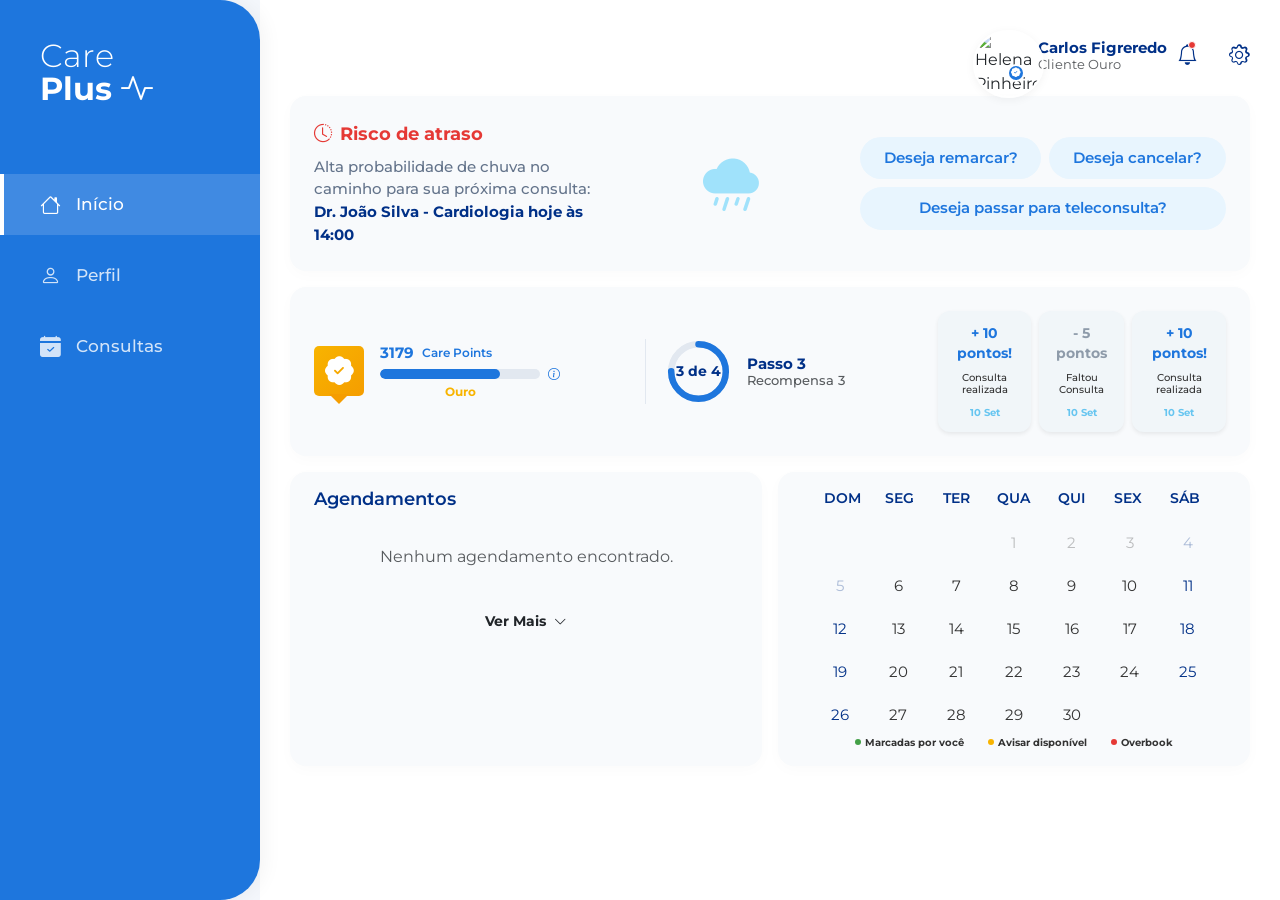
==== inicio.html @ 52b07ecd "Add files via upload" ====
<!DOCTYPE html>
<html lang="pt-br">
<head>
    <meta charset="UTF-8" />
    <meta name="viewport" content="width=device-width, initial-scale=1.0" />
    <title>Care Plus - Início</title>
    <!-- Bootstrap 5 -->
    <link href="https://cdn.jsdelivr.net/npm/bootstrap@5.3.0/dist/css/bootstrap.min.css" rel="stylesheet" />
    <!-- Bootstrap Icons -->
    <link rel="stylesheet" href="https://cdn.jsdelivr.net/npm/bootstrap-icons@1.11.1/font/bootstrap-icons.css" />
    <!-- Google Fonts -->
    <link href="https://fonts.googleapis.com/css2?family=Montserrat:wght@300;400;500;600;700;800&display=swap" rel="stylesheet" />
    <!-- Custom CSS -->
    <link rel="stylesheet" href="src/assets/css/calendar.css" />
</head>
<body>
    <div id="app-container">
        <!-- Sidebar -->
        <nav class="sidebar">
            <div class="brand mb-4">
                <h2 class="fw-bold m-0" style="color: white; line-height: 1;"><span style="font-weight: 300;">Care</span><br>Plus <i class="bi bi-activity"></i></h2>
            </div>

            <ul class="sidebar-nav">
                <li><a href="inicio.html" class="active"><i class="bi bi-house"></i> Início</a></li>
                <li><a href="perfil.html"><i class="bi bi-person"></i> Perfil</a></li>
                <li><a href="index.html"><i class="bi bi-calendar-check-fill"></i> Consultas</a></li>
                <!-- <li><a href="#"><i class="bi bi-bell"></i> Notificações</a></li>
                <li><a href="#"><i class="bi bi-gear"></i> Configurações</a></li> -->
            </ul>
        </nav>

        <!-- Main Content -->
        <main class="main-content" style="background-color: #FFFFFF;">
            <div class="mx-auto w-100" style="max-width: 1400px;">

            <!-- Header Profile -->
            <div class="d-flex justify-content-end align-items-center mb-3">
                <div class="header-profile">
                    <div class="header-profile-img">
                        <img src="C:/Users/Higor Sant'Anna/.gemini/antigravity/brain/fa0e4b88-a944-45d1-9dcf-5cf74b1651f4/profile_picture_1775333189612.png" alt="Helena Pinheiro">
                        <div class="header-profile-badge">
                            <i class="bi bi-patch-check-fill"></i>
                        </div>
                    </div>
                    <div class="d-flex flex-column align-items-start lh-sm">
                        <span class="fw-bold" style="color: var(--care-corporate); font-size: 0.95rem;">Carlos Figreredo</span>
                        <span class="text-muted" id="userLevelHeader" style="font-size: 0.8rem;">Cliente Ouro</span>
                    </div>
                </div>
                <div class="header-icons d-flex align-items-center">
                    <!-- Bell Dropdown -->
                    <div class="notification-bell dropdown me-3">
                        <div data-bs-toggle="dropdown" aria-expanded="false" style="cursor: pointer;">
                            <i class="bi bi-bell"></i>
                            <span class="notification-dot"></span>
                        </div>
                        <ul class="dropdown-menu dropdown-menu-end shadow border-0" style="min-width: 250px;">
                            <li><h6 class="dropdown-header fw-bold" style="color: var(--care-corporate);">Alertas</h6></li>
                            <li><a class="dropdown-item text-wrap" href="#" style="font-size: 0.85rem;"><i class="bi bi-cloud-rain text-primary me-2"></i>Risco de chuva na sua próxima consulta.</a></li>
                            <li><a class="dropdown-item text-wrap" href="perfil.html" style="font-size: 0.85rem;"><i class="bi bi-exclamation-circle text-warning me-2"></i>Lembrete: Complete seu perfil para atingir o Nível Diamante!</a></li>
                        </ul>
                    </div>
                    <!-- Gear Dropdown -->
                    <div class="dropdown">
                        <i class="bi bi-gear" data-bs-toggle="dropdown" aria-expanded="false" style="cursor: pointer;"></i>
                        <ul class="dropdown-menu dropdown-menu-end shadow border-0">
                            <li><a class="dropdown-item" href="perfil.html"><i class="bi bi-person me-2"></i>Perfil</a></li>
                            <li><a class="dropdown-item" href="#"><i class="bi bi-card-checklist me-2"></i>Plano</a></li>
                            <li><a class="dropdown-item" href="#"><i class="bi bi-credit-card me-2"></i>Pagamentos</a></li>
                            <li><a class="dropdown-item" href="#"><i class="bi bi-moon me-2"></i>Modo escuro</a></li>
                            <li><a class="dropdown-item" href="#"><i class="bi bi-bell me-2"></i>Permitir notificações</a></li>
                            <li><hr class="dropdown-divider"></li>
                            <li><a class="dropdown-item text-danger fw-bold" href="login.html"><i class="bi bi-box-arrow-right me-2"></i>Log off</a></li>
                        </ul>
                    </div>
                </div>
            </div>

            <!-- Row 1: Risco de Atraso -->
            <div class="care-card risk-card mb-3 p-4">
                <div class="row align-items-center g-4">
                    <!-- Left: Risco text -->
                    <div class="col-md-4 col-lg-4">
                        <div class="d-flex flex-column gap-2">
                            <div class="d-flex align-items-center gap-2" style="color: var(--care-danger); font-size: 1.15rem;">
                                <i class="bi bi-clock-history stroke-icon fw-bold"></i>
                                <span class="fw-bold">Risco de atraso</span>
                            </div>
                            <p class="mb-0" style="color: #64748B; font-weight: 500; font-size: 0.95rem;">Alta probabilidade de chuva no caminho para sua próxima consulta:<br><strong style="color: var(--care-corporate);">Dr. João Silva - Cardiologia hoje às 14:00</strong></p>
                        </div>
                    </div>

                    <!-- Center: Weather icon -->
                    <div class="col-md-3 col-lg-3 d-flex justify-content-center">
                        <div class="weather-icon-composition">
                            <div style="font-size: 3.5rem; color: #A0E2FB; line-height: 1; position: relative;">
                                <i class="bi bi-cloud-rain-fill"></i>
                                <i class="bi bi-sun-fill" style="position: absolute; top: -10px; left: -10px; font-size: 2rem; color: #FFD56B; z-index: -1;"></i>
                            </div>
                        </div>
                    </div>

                    <!-- Right: Buttons -->
                    <div class="col-md-5 col-lg-5">
                        <div class="d-flex flex-column gap-2">
                            <div class="d-flex gap-2">
                                <button id="btnRemarcar" class="btn btn-action-pill flex-fill text-decoration-none text-center">Deseja remarcar?</button>
                                <button id="btnCancelar" class="btn btn-action-pill flex-fill">Deseja cancelar?</button>
                            </div>
                            <button id="btnTeleconsulta" class="btn btn-action-pill w-100">Deseja passar para teleconsulta?</button>
                        </div>
                    </div>
                </div>
            </div>

            <!-- Row 2: Gamification Horizontal Dashboard -->
            <div class="care-card risk-card mb-3 p-4">
                <div class="row align-items-center g-4">
                    <!-- Left: Diamond Progress -->
                    <div class="col-md-5 col-lg-4">
                        <div class="d-flex align-items-center gap-3">
                            <div id="inicioBadgeIcon" class="ouro-badge-icon flex-shrink-0">
                                <i class="bi bi-patch-check-fill"></i>
                            </div>
                            <div>
                                <div class="d-flex align-items-center gap-2 mb-1">
                                    <span class="fw-bold" id="userPointsText" style="color: var(--care-primary); font-size: 0.95rem;">3179</span>
                                    <span style="color: var(--care-primary); font-size: 0.75rem; font-weight: 600;">Care Points</span>
                                </div>
                                <div class="progress-container mb-1 position-relative" style="width: 160px;">
                                    <div class="progress" style="height: 10px; border-radius: 10px; background-color: #E2E8F0;">
                                        <div class="progress-bar" id="userLevelProgressBar" role="progressbar" style="width: 75%; background-color: var(--care-primary); border-radius: 10px;" aria-valuenow="75" aria-valuemin="0" aria-valuemax="100"></div>
                                    </div>
                                    <i class="bi bi-info-circle position-absolute" style="right: -20px; top: -3px; font-size: 0.75rem; color: var(--care-primary);"></i>
                                </div>
                                <div class="text-center" id="userLevelText" style="font-size: 0.75rem; font-weight: 700; color: #F8B400; margin-top: 2px;">
                                    Ouro
                                </div>
                            </div>
                        </div>
                    </div>

                    <!-- Center: Circular Progress & Steps -->
                    <div class="col-md-3 col-lg-4 d-flex justify-content-center">
                        <div class="d-flex align-items-center gap-3 w-100" style="max-width: 250px; border-left: 1px solid #E2E8F0; padding-left: 20px;">
                            <div class="circular-progress flex-shrink-0" style="width: 65px; height: 65px;">
                                <svg viewBox="0 0 100 100">
                                    <circle class="bg-circle" cx="50" cy="50" r="42" style="stroke-width: 10;"></circle>
                                    <circle class="progress-circle" cx="50" cy="50" r="42" stroke-dasharray="264" stroke-dashoffset="66" style="stroke-width: 10;"></circle>
                                </svg>
                                <div class="progress-text" style="font-size: 0.85rem; color: var(--care-corporate);">3 de 4</div>
                            </div>
                            <div class="d-flex flex-column justify-content-center" style="line-height: 1.2;">
                                <strong style="color: var(--care-corporate); font-size: 0.95rem;">Passo 3</strong>
                                <span class="text-muted" style="font-size: 0.8rem; font-weight: 500;">Recompensa 3</span>
                            </div>
                        </div>
                    </div>

                    <!-- Right: Point Histories -->
                    <div class="col-md-4 col-lg-4 d-flex justify-content-end">
                        <div class="d-flex gap-2">
                            <div class="point-history-card shadow-sm">
                                <div class="history-points positive">+ 10 pontos!</div>
                                <div class="history-desc">Consulta<br>realizada</div>
                                <div class="history-date">10 Set</div>
                            </div>
                            <div class="point-history-card shadow-sm">
                                <div class="history-points negative">- 5 pontos</div>
                                <div class="history-desc">Faltou<br>Consulta</div>
                                <div class="history-date">10 Set</div>
                            </div>
                            <div class="point-history-card shadow-sm">
                                <div class="history-points positive">+ 10 pontos!</div>
                                <div class="history-desc">Consulta<br>realizada</div>
                                <div class="history-date">10 Set</div>
                            </div>
                        </div>
                    </div>
                </div>
            </div>

            <!-- Row 3: Agendamentos & Calendário -->
            <div class="row g-3">
                <!-- Coluna Esquerda: Agendamentos -->
                <div class="col-lg-6">
                    <div class="care-card risk-card h-100 p-3 px-4">
                        <h5 class="card-title" style="margin-bottom: 20px;">Agendamentos</h5>

                        <div class="appointment-list" id="dashboardAppointments">
                            <!-- Injetado via JS -->
                        </div>

                        <div class="text-center mt-4">
                            <a href="#" class="text-dark text-decoration-none fw-bold" style="font-size: 0.9rem;">Ver Mais <i class="bi bi-chevron-down ms-1" style="font-size: 0.8rem;"></i></a>
                        </div>
                    </div>
                </div>

                <!-- Coluna Direita: Mini Calendário Remasterizado -->
                <div class="col-lg-6">
                    <div class="care-card risk-card h-100 p-3 px-4 pb-0 d-flex flex-column align-items-center">
                        <div class="w-100" style="max-width: 400px; margin: 0 auto;">
                            <!-- Header de dias -->
                            <div class="calendar-header mb-3">
                                <div style="color: var(--care-corporate);">DOM</div>
                                <div style="color: var(--care-corporate);">SEG</div>
                                <div style="color: var(--care-corporate);">TER</div>
                                <div style="color: var(--care-corporate);">QUA</div>
                                <div style="color: var(--care-corporate);">QUI</div>
                                <div style="color: var(--care-corporate);">SEX</div>
                                <div style="color: var(--care-corporate);">SÁB</div>
                            </div>

                            <!-- Grid (replicado visualmente a partir da imagem) -->
                            <div class="calendar-grid mini-calendar" id="miniCalendarGrid" style="gap: 5px;">
                                <!-- Injetado via JS -->
                            </div>
                        </div>

                        <!-- Legendas do mini calendário -->
                        <div class="d-flex justify-content-center gap-4 mt-auto w-100 pb-3" style="font-size: 0.65rem; color: var(--text-dark); font-weight: 700;">
                            <div class="d-flex align-items-center gap-1">
                                <span class="dot" style="background-color: var(--care-success);"></span> Marcadas por você
                            </div>
                            <div class="d-flex align-items-center gap-1">
                                <span class="dot" style="background-color: #F8B400;"></span> Avisar disponível
                            </div>
                            <div class="d-flex align-items-center gap-1">
                                <span class="dot" style="background-color: var(--care-danger);"></span> Overbook
                            </div>
                        </div>
                    </div>
                </div>
            </div>

            </div> <!-- Fechamento da div mx-auto -->
        </main>
    </div>

    <!-- Modal para Seleção Inteligente de Consulta -->
    <div class="modal fade" id="modalSelecaoConsulta" tabindex="-1" aria-hidden="true">
      <div class="modal-dialog modal-dialog-centered">
        <div class="modal-content border-0 shadow">
          <div class="modal-header border-0 bg-light">
            <h5 class="modal-title fw-bold" style="color: var(--care-corporate)">
              Selecione a Consulta
            </h5>
            <button type="button" class="btn-close" data-bs-dismiss="modal" aria-label="Close"></button>
          </div>
          <div class="modal-body p-4">
            <p class="text-muted small mb-3">
              Qual agendamento você deseja gerenciar?
            </p>
            <div id="listaConsultasModal" class="d-flex flex-column gap-3">
              <!-- Injetado via JS -->
            </div>
          </div>
        </div>
      </div>
    </div>

    <!-- Modal Cancelar -->
    <div class="modal fade" id="cancelModal" tabindex="-1" aria-labelledby="cancelModalLabel" aria-hidden="true">
      <div class="modal-dialog modal-dialog-centered">
        <div class="modal-content" style="border-radius: 12px; border: none;">
          <div class="modal-header border-0 pb-0">
            <h5 class="modal-title fw-bold" id="cancelModalLabel" style="color: var(--care-danger);"><i class="bi bi-exclamation-triangle-fill me-2"></i>Cancelar Consulta</h5>
            <button type="button" class="btn-close" data-bs-dismiss="modal" aria-label="Close"></button>
          </div>
          <div class="modal-body text-center pt-2">
            <p class="mb-2 text-muted">Tem certeza de que deseja cancelar a sua consulta com <strong>Dr. João Silva (Cardiologia)</strong>?</p>
            <p style="font-size: 0.85rem; color: var(--care-danger);">Atenção: Cancelamentos no mesmo dia consomem Care Points.</p>
          </div>
          <div class="modal-footer border-0 justify-content-center">
            <button type="button" class="btn btn-light rounded-pill px-4" data-bs-dismiss="modal">Manter</button>
            <button type="button" class="btn btn-danger rounded-pill px-4 fw-bold" data-bs-dismiss="modal">Sim, cancelar</button>
          </div>
        </div>
      </div>
    </div>

    <!-- Modal Teleconsulta -->
    <div class="modal fade" id="teleconsultaModal" tabindex="-1" aria-labelledby="teleconsultaModalLabel" aria-hidden="true">
      <div class="modal-dialog modal-dialog-centered">
        <div class="modal-content" style="border-radius: 12px; border: none;">
          <div class="modal-header border-0 pb-0">
            <h5 class="modal-title fw-bold" id="teleconsultaModalLabel" style="color: var(--care-primary);"><i class="bi bi-camera-video-fill me-2"></i>Passar para Teleconsulta</h5>
            <button type="button" class="btn-close" data-bs-dismiss="modal" aria-label="Close"></button>
          </div>
          <div class="modal-body text-center pt-2">
            <p class="mb-2 text-muted">Deseja converter sua consulta presencial para teleconsulta no aplicativo?</p>
            <p style="font-size: 0.85rem; color: var(--care-corporate); font-weight: 500;">O horário (Hoje às 14:00) será mantido.</p>
          </div>
          <div class="modal-footer border-0 justify-content-center">
            <button type="button" class="btn btn-light rounded-pill px-4" data-bs-dismiss="modal">Voltar</button>
            <button type="button" class="btn btn-primary rounded-pill px-4 fw-bold" data-bs-dismiss="modal">Confirmar teleconsulta</button>
          </div>
        </div>
      </div>
    </div>

    <!-- Bootstrap 5 JS -->
    <script src="https://cdn.jsdelivr.net/npm/bootstrap@5.3.0/dist/js/bootstrap.bundle.min.js"></script>
    <script type="module" src="src/scripts/main.js"></script>
</body>
</html>
---- src/assets/css/calendar.css ----
:root {
    --care-primary: #1E76DD;
    --care-corporate: #003087;
    --care-light: #F4F7FC;
    --care-white: #FFFFFF;
    --care-danger: #E53935;
    --care-warning: #FFB300;
    --care-success: #43A047;
    --text-dark: #333333;
    --text-muted: #888888;
    --sidebar-width: 260px;
}

body, html {
    font-family: 'Montserrat', sans-serif;
    background-color: var(--care-light);
    margin: 0;
    padding: 0;
    height: 100vh;
    overflow-x: hidden;
}

#app-container {
    display: flex;
    height: 100vh;
}

/* Sidebar */
.sidebar {
    width: var(--sidebar-width);
    background-color: var(--care-primary);
    color: white;
    height: 100vh;
    position: fixed;
    border-top-right-radius: 40px;
    border-bottom-right-radius: 40px;
    z-index: 1000;
    display: flex;
    flex-direction: column;
    padding: 40px 0;
    box-shadow: 4px 0 20px rgba(0,0,0,0.05);
}

.sidebar .brand {
    padding: 0 40px 40px 40px;
}

.sidebar-nav {
    list-style: none;
    padding: 0;
    margin: 0;
}

.sidebar-nav li {
    padding: 5px 0;
}

.sidebar-nav a {
    display: flex;
    align-items: center;
    padding: 15px 40px;
    color: rgba(255, 255, 255, 0.8);
    text-decoration: none;
    font-weight: 500;
    font-size: 1.05rem;
    transition: all 0.3s ease;
}

.sidebar-nav a i {
    margin-right: 15px;
    font-size: 1.3rem;
}

.sidebar-nav a:hover, .sidebar-nav a.active {
    color: white;
}

.sidebar-nav a.active {
    background: rgba(255, 255, 255, 0.15);
    border-left: 4px solid white;
    padding-left: 36px;
}

.sidebar-nav a.active i {
    color: white;
}

/* Main Content */
.main-content {
    margin-left: var(--sidebar-width);
    flex: 1;
    padding: 30px;
    overflow-y: auto;
}

/* Search Bar Panel */
.search-panel {
    background-color: var(--care-primary);
    border-radius: 12px;
    color: white;
    padding: 20px 25px;
    margin-bottom: 30px;
}

.search-panel h5 {
    font-weight: 500;
    margin-bottom: 20px;
}

.search-form {
    display: flex;
    gap: 15px;
}

.search-form .form-select {
    border-radius: 8px;
    border: none;
    padding: 10px 15px;
    color: var(--text-dark);
}

.search-btn {
    background: transparent;
    border: 1px solid white;
    border-radius: 8px;
    color: white;
    padding: 0 20px;
    transition: all 0.3s;
}

.search-btn:hover {
    background: white;
    color: var(--care-primary);
}

/* Cards */
.care-card {
    background: var(--care-white);
    border-radius: 16px;
    padding: 25px;
    box-shadow: 0 4px 15px rgba(0, 0, 0, 0.02);
    border: none;
    height: auto;
}

.card-title {
    color: var(--care-corporate);
    font-weight: 600;
    font-size: 1.1rem;
    margin-bottom: 20px;
}

/* Calendar Styling */
.calendar-header {
    display: grid;
    grid-template-columns: repeat(7, 1fr);
    text-align: center;
    color: var(--care-corporate);
    font-weight: 600;
    font-size: 0.85rem;
    margin-bottom: 15px;
}

.calendar-grid {
    display: grid;
    grid-template-columns: repeat(7, 1fr);
    gap: 8px;
    text-align: center;
}

.calendar-day {
    aspect-ratio: 1;
    display: flex;
    flex-direction: column;
    align-items: center;
    justify-content: center;
    cursor: pointer;
    font-size: 0.95rem;
    border-radius: 50%;
    color: var(--text-muted);
    transition: all 0.2s;
    position: relative;
    width: 38px;
    height: 38px;
    margin: 0 auto;
}

.calendar-day.current-month {
    color: var(--text-dark);
}

.calendar-day.active-day {
    background-color: var(--care-primary);
    color: white !important;
}

.calendar-day.has-event::after {
    content: '';
    position: absolute;
    bottom: 2px;
    width: 4px;
    height: 4px;
    border-radius: 50%;
    background-color: var(--care-warning);
}

.calendar-day.has-user-event::after {
    background-color: var(--care-success);
}

.calendar-day.no-availability::after {
    background-color: var(--care-danger);
}

.calendar-day.weekend {
    color: var(--care-corporate);
}

/* Legends */
.calendar-legend {
    display: flex;
    justify-content: space-between;
    margin-top: 25px;
    font-size: 0.75rem;
    color: var(--text-dark);
    font-weight: 600;
}

.legend-item {
    display: flex;
    align-items: center;
    gap: 5px;
}

.dot {
    width: 6px;
    height: 6px;
    border-radius: 50%;
    display: inline-block;
}

.dot-success { background-color: var(--care-success); }
.dot-warning { background-color: var(--care-warning); }
.dot-danger { background-color: var(--care-danger); }

/* Suggestion Card */
.suggestion-card {
    background: var(--care-white);
    border-radius: 16px;
    padding: 30px;
    text-align: center;
    height: 100%;
    display: flex;
    flex-direction: column;
    justify-content: center;
    box-shadow: 0 4px 15px rgba(0, 0, 0, 0.02);
}

.suggestion-icon {
    font-size: 2rem;
    color: var(--care-warning);
    margin-bottom: 20px;
    display: block;
    text-align: right;
}

.suggestion-text {
    color: var(--text-muted);
    font-size: 0.95rem;
    line-height: 1.5;
    margin-bottom: 25px;
}

.suggestion-text strong {
    color: var(--text-dark);
}

/* Time Slots */
.time-slots {
    display: flex;
    flex-wrap: wrap;
    gap: 15px;
    justify-content: center;
}

.time-slot {
    background-color: #B2B2B2;
    color: white;
    border: none;
    border-radius: 20px;
    padding: 8px 30px;
    font-weight: 600;
    transition: all 0.3s;
}

.time-slot.available {
    background-color: var(--care-primary);
}

.time-slot.available:hover {
    background-color: #155FA8;
    transform: translateY(-2px);
}

/* Large Consultations List */
.appointment-list-item {
    display: flex;
    align-items: center;
    gap: 15px;
    padding: 10px 0;
    border-bottom: 1px solid #F0F0F0;
}

.appointment-list-item:last-child {
    border-bottom: none;
}

.appointment-icon {
    width: 50px;
    height: 50px;
    background-color: var(--care-light);
    border-radius: 10px;
    display: flex;
    align-items: center;
    justify-content: center;
    color: var(--text-dark);
    font-size: 1.2rem;
}

.appointment-details {
    flex: 1;
}

.appointment-title {
    font-weight: 700;
    color: var(--text-dark);
    margin: 0;
    font-size: 0.95rem;
}

.appointment-sub {
    color: var(--text-muted);
    margin: 0;
    font-size: 0.8rem;
}

.appointment-date {
    text-align: right;
}

.appointment-date .date-main {
    font-size: 0.85rem;
    color: var(--text-muted);
    display: block;
}

.appointment-date .status-overbook {
    color: var(--care-danger);
    font-weight: 600;
    font-size: 0.8rem;
}

/* Bottom columns */
.month-column-title {
    color: var(--care-corporate);
    font-weight: 600;
    font-size: 1rem;
    margin-bottom: 20px;
}

/* Profile header block */
.profile-card {
    display: flex;
    align-items: center;
    gap: 20px;
    background: var(--care-white);
    border-radius: 16px;
    padding: 20px;
    box-shadow: 0 4px 15px rgba(0, 0, 0, 0.02);
}

.profile-avatar {
    width: 70px;
    height: 70px;
    border-radius: 50%;
    object-fit: cover;
    border: 3px solid var(--care-primary);
}

.profile-info h4 {
    color: var(--care-primary);
    font-weight: 600;
    margin: 0 0 5px 0;
    font-size: 1.1rem;
}

.profile-info p {
    color: var(--text-muted);
    margin: 0;
    font-size: 0.85rem;
    line-height: 1.3;
}

.profile-info p strong {
    color: var(--text-dark);
}

.specialty-icon-card {
    display: flex;
    align-items: center;
    gap: 15px;
}

.specialty-icon-card i {
    font-size: 2.5rem;
    color: var(--text-muted);
}

.specialty-icon-card h5 {
    color: var(--text-dark);
    margin: 0 0 5px 0;
    font-weight: 700;
}

.specialty-icon-card p {
    color: var(--text-muted);
    margin: 0;
    font-size: 0.85rem;
}

/* GAMIFICATION & PROFILE DASHBOARD STYLES */

.profile-center-card {
    border-radius: 20px;
    padding: 30px;
}

.edit-badge {
    position: absolute;
    bottom: 5px;
    right: 5px;
    background-color: var(--care-primary);
    color: white;
    width: 35px;
    height: 35px;
    border-radius: 50%;
    display: flex;
    align-items: center;
    justify-content: center;
    border: 3px solid white;
    cursor: pointer;
    box-shadow: 0 2px 5px rgba(0,0,0,0.2);
    font-size: 0.9rem;
}

.gold-badge {
    background-color: #F8B400;
    color: white;
    font-weight: 600;
    font-size: 0.85rem;
}

.btn-edit {
    font-size: 0.75rem;
    font-weight: 600;
    padding: 5px 15px;
}

.info-group {
    display: flex;
    flex-direction: column;
}

.info-label {
    font-size: 0.85rem;
    font-weight: 700;
    color: var(--care-corporate);
}

.info-value {
    font-size: 0.85rem;
    color: var(--text-muted);
    margin-top: 2px;
}

.ouro-badge-icon {
    width: 50px;
    height: 50px;
    background: linear-gradient(135deg, #F8B400 0%, #F59D00 100%);
    border-radius: 5px;
    display: flex;
    align-items: center;
    justify-content: center;
    color: white;
    font-size: 1.8rem;
    position: relative;
}

.ouro-badge-icon::after {
    content: '';
    position: absolute;
    bottom: -8px;
    border-left: 10px solid transparent;
    border-right: 10px solid transparent;
    border-top: 10px solid #F59D00;
}

.x2-badge {
    width: 35px;
    height: 35px;
    background-color: #F8B400;
    color: white;
    font-weight: 700;
    border-radius: 50%;
    display: flex;
    align-items: center;
    justify-content: center;
    border: 3px solid #FFF3D6;
    font-size: 0.9rem;
}

/* Timeline Recompensas */
.rewards-timeline {
    position: relative;
    padding-left: 10px;
}

.rewards-timeline::before {
    content: '';
    position: absolute;
    top: 25px;
    bottom: 50px;
    left: 34px; /* 35px (half of 70px icon-wrapper) - 1px (half of 2px width) */
    width: 2px;
    background: linear-gradient(to bottom, #FFD56B 0%, #FFD56B 60%, rgba(255,213,107,0) 95%);
    z-index: 1;
}

.timeline-step {
    position: relative;
    display: flex;
    align-items: center;
    gap: 0;
    padding-bottom: 45px;
    z-index: 2;
}

.icon-wrapper {
    width: 70px;
    display: flex;
    justify-content: center;
    align-items: center;
    flex-shrink: 0;
}

.step-content {
    margin-left: 20px;
    flex: 1;
}

.timeline-step .step-icon {
    width: 40px;
    height: 40px;
    border-radius: 50%;
    display: flex;
    align-items: center;
    justify-content: center;
    font-weight: 700;
    font-size: 1.1rem;
    box-shadow: none;
    border: none;
    color: white;
}

.timeline-step.completed .step-icon,
.timeline-step.current .step-icon {
    background-color: #FFD56B; /* Light yellow */
}

.timeline-step.current .step-icon.darker-yellow {
    background-color: #F9B036; /* Darker yellow for step 3 */
}

.timeline-step.upcoming .step-icon {
    background-color: #FFD56B; /* Light yellow for step 4 too */
}

.timeline-step .step-text {
    font-size: 0.95rem;
}

/* Gamification: Diamond Level Overrides */
body.is-diamond .gold-badge {
    background: linear-gradient(135deg, #00A3FF, #0056b3) !important;
}
body.is-diamond .ouro-badge-icon {
    background: linear-gradient(135deg, #00A3FF 0%, #0056b3 100%) !important;
}
body.is-diamond .ouro-badge-icon::after {
    border-top-color: #0081DF !important;
}
body.is-diamond .x2-badge {
    background-color: #00A3FF !important;
    border-color: #E6F6FF !important;
}
body.is-diamond .rewards-timeline::before {
    background: linear-gradient(to bottom, #00A3FF 0%, #00A3FF 60%, rgba(0, 163, 255, 0) 95%) !important;
}
body.is-diamond .timeline-step.completed .step-icon,
body.is-diamond .timeline-step.current .step-icon,
body.is-diamond .timeline-step.upcoming .step-icon {
    background-color: #00A3FF !important;
}
body.is-diamond .notification-card {
    border-color: rgba(0, 163, 255, 0.4) !important;
}

/* Complex Diamond Badge CSS */
.diamond-badge-complex {
    display: flex;
    justify-content: center;
    position: relative;
    z-index: 5;
}

.diamond-badge-container {
    width: 65px;
    height: 65px;
    position: relative;
    display: flex;
    flex-direction: column;
    align-items: center;
}

.diamond-rosette {
    width: 65px;
    height: 65px;
    background-color: #A6EAFC;
    position: absolute;
    top: 0;
    clip-path: polygon(50% 0%, 58.2% 8.8%, 69.1% 3.8%, 73.4% 15.1%, 85.3% 14.6%, 84.9% 26.6%, 96.2% 30.8%, 91.2% 41.8%, 100% 50%, 91.2% 58.2%, 96.2% 69.1%, 84.9% 73.4%, 85.3% 85.3%, 73.4% 84.9%, 69.1% 96.2%, 58.2% 91.2%, 50% 100%, 41.8% 91.2%, 30.9% 96.2%, 26.6% 84.9%, 14.7% 85.3%, 15.1% 73.4%, 3.8% 69.1%, 8.8% 58.2%, 0% 50%, 8.8% 41.8%, 3.8% 30.8%, 15.1% 26.6%, 14.7% 14.6%, 26.6% 15.1%, 30.9% 3.8%, 41.8% 8.8%);
    display: flex;
    align-items: center;
    justify-content: center;
    z-index: 1;
}

.diamond-inner {
    width: 41px;
    height: 41px;
    background-color: #5BCAFA;
    border-radius: 50%;
    display: flex;
    align-items: center;
    justify-content: center;
    color: white;
    z-index: 2;
    position: absolute;
    top: 12px;
}

.diamond-ribbon {
    position: absolute;
    bottom: -18px;
    width: 38px;
    height: 35px;
    background-color: #267DBE;
    clip-path: polygon(0 0, 100% 0, 100% 100%, 50% 70%, 0 100%);
    z-index: 0;
}

/* Progress Circles */
.circular-progress {
    position: relative;
    width: 90px;
    height: 90px;
}

.mini-circular-progress {
    position: relative;
    width: 55px;
    height: 55px;
}

.circular-progress svg,
.mini-circular-progress svg {
    width: 100%;
    height: 100%;
    transform: rotate(-90deg);
}

/* Dashboard Início Styles */
.header-profile {
    display: flex;
    align-items: center;
    gap: 15px;
}

.header-profile-img {
    position: relative;
    width: 50px;
    height: 50px;
}

.header-profile-img img {
    width: 100%;
    height: 100%;
    border-radius: 50%;
    object-fit: cover;
    border: 2px solid white;
    box-shadow: 0 2px 10px rgba(0,0,0,0.05);
}

.header-profile-badge {
    position: absolute;
    bottom: -2px;
    right: -2px;
    background-color: var(--care-primary);
    color: white;
    width: 18px;
    height: 18px;
    border-radius: 50%;
    display: flex;
    align-items: center;
    justify-content: center;
    font-size: 0.6rem;
    border: 2px solid white;
}

.header-icons {
    display: flex;
    gap: 15px;
    color: var(--care-corporate);
    font-size: 1.3rem;
    margin-left: 10px;
}

.notification-bell {
    position: relative;
    cursor: pointer;
}

.notification-dot {
    position: absolute;
    top: 2px;
    right: 2px;
    width: 8px;
    height: 8px;
    background-color: var(--care-danger);
    border-radius: 50%;
    border: 1px solid white;
}

.risk-card {
    background-color: #F8FAFC !important;
    border: none;
    border-radius: 16px;
}

.btn-action-pill {
    background-color: #E8F5FE;
    color: var(--care-primary);
    border-radius: 30px;
    border: none;
    font-weight: 600;
    font-size: 0.95rem;
    padding: 10px 20px;
    transition: all 0.2s;
}

.btn-action-pill:hover {
    background-color: var(--care-primary);
    color: white;
}

.point-history-card {
    background-color: #F1F6F9;
    border-radius: 12px;
    padding: 12px 10px;
    display: flex;
    flex-direction: column;
    align-items: center;
    justify-content: center;
    text-align: center;
    min-width: 85px;
}

.history-points.positive {
    color: var(--care-primary);
    font-weight: 700;
    font-size: 0.85rem;
    margin-bottom: 8px;
}

.history-points.negative {
    color: #8E9BAA;
    font-weight: 700;
    font-size: 0.85rem;
    margin-bottom: 8px;
}

.history-desc {
    color: var(--text-dark);
    font-size: 0.65rem;
    line-height: 1.2;
    margin-bottom: 8px;
    font-weight: 500;
}

.history-date {
    color: #66C5F0;
    font-weight: 700;
    font-size: 0.65rem;
}

.calendar-day.line-danger::after {
    content: '';
    position: absolute;
    bottom: 2px;
    width: 6px;
    height: 2px;
    background-color: var(--care-danger);
    border-radius: 2px;
}

.calendar-day.line-multiple::after {
    content: '';
    position: absolute;
    bottom: 2px;
    width: 12px;
    height: 2px;
    background: linear-gradient(to right, var(--care-success) 0%, var(--care-success) 50%, #F8B400 50%, #F8B400 100%);
    border-radius: 2px;
}

.bg-circle {
    fill: none;
    stroke: #E2E8F0;
    stroke-width: 8;
}
.progress-circle {
    fill: none;
    stroke: var(--care-primary);
    stroke-width: 8;
    stroke-linecap: round;
    transition: stroke-dashoffset 1s ease;
}

.progress-text {
    position: absolute;
    top: 50%;
    left: 50%;
    transform: translate(-50%, -50%);
    font-weight: 700;
    color: var(--care-primary);
    font-size: 1.1rem;
    white-space: nowrap;
    text-align: center;
}

.mini-circular-progress .progress-text {
    font-size: 0.65rem;
    letter-spacing: -0.2px;
    color: var(--care-corporate);
}

/* Checklist */
.checklist li {
    margin-bottom: 12px;
    font-size: 0.85rem;
    color: var(--text-muted);
    display: flex;
    align-items: center;
    gap: 10px;
}

.checklist-check {
    color: var(--care-primary);
    font-size: 1.1rem;
}

.checklist-cross {
    color: #CBD5E1;
    font-size: 1.1rem;
}
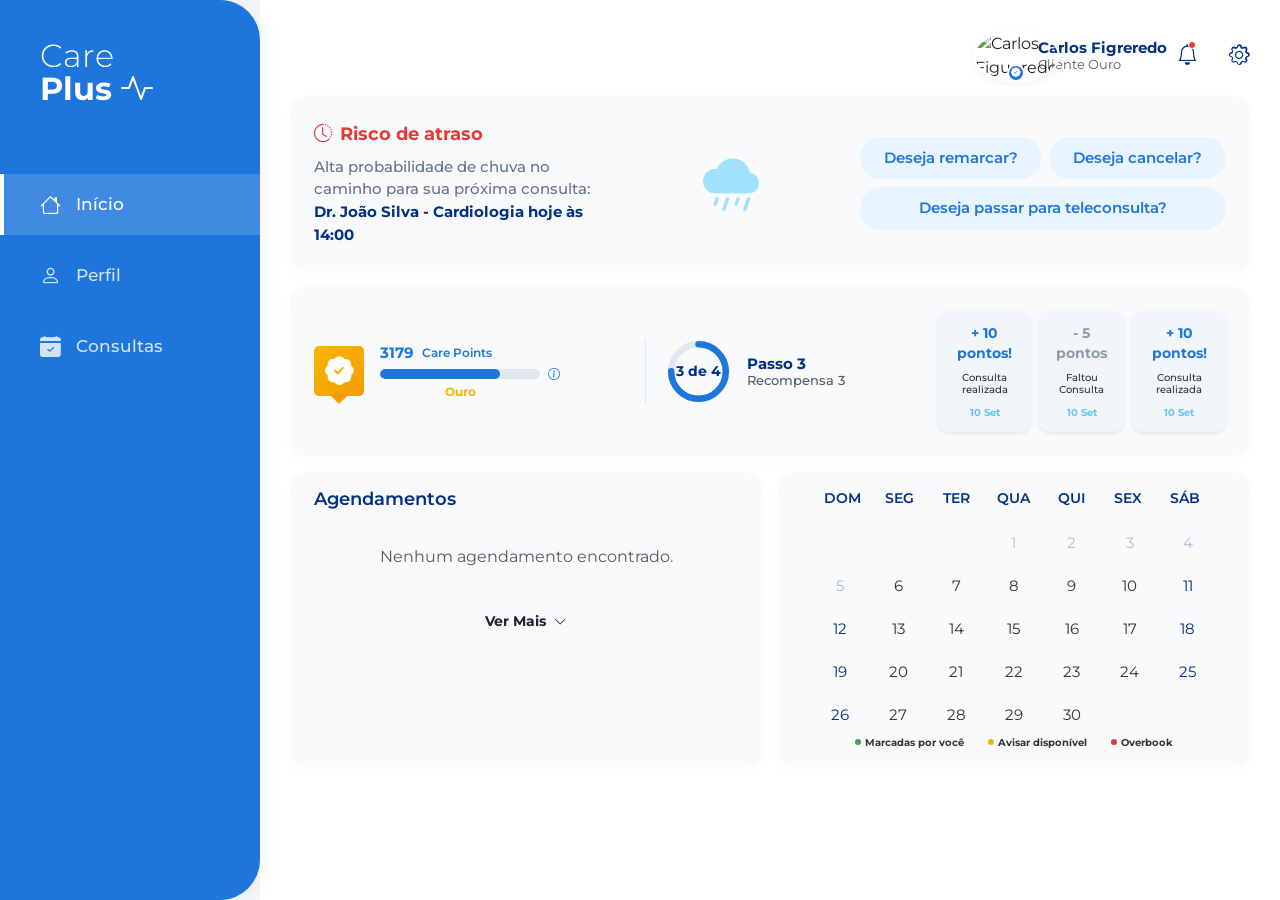
==== commit 8a45aacb: "Add files via upload" ====
--- a/inicio.html
+++ b/inicio.html
@@ -24,7 +24,7 @@
             <ul class="sidebar-nav">
                 <li><a href="inicio.html" class="active"><i class="bi bi-house"></i> Início</a></li>
                 <li><a href="perfil.html"><i class="bi bi-person"></i> Perfil</a></li>
-                <li><a href="index.html"><i class="bi bi-calendar-check-fill"></i> Consultas</a></li>
+                <li><a href="consultas.html"><i class="bi bi-calendar-check-fill"></i> Consultas</a></li>
                 <!-- <li><a href="#"><i class="bi bi-bell"></i> Notificações</a></li>
                 <li><a href="#"><i class="bi bi-gear"></i> Configurações</a></li> -->
             </ul>
@@ -38,7 +38,7 @@
             <div class="d-flex justify-content-end align-items-center mb-3">
                 <div class="header-profile">
                     <div class="header-profile-img">
-                        <img src="C:/Users/Higor Sant'Anna/.gemini/antigravity/brain/fa0e4b88-a944-45d1-9dcf-5cf74b1651f4/profile_picture_1775333189612.png" alt="Helena Pinheiro">
+                        <img src="https://ui-avatars.com/api/?name=Carlos+Figueredo&background=0D8ABC&color=fff&size=130" alt="Carlos Figueredo" style="width: 40px; height: 40px; border-radius: 50%; object-fit: cover;">
                         <div class="header-profile-badge">
                             <i class="bi bi-patch-check-fill"></i>
                         </div>
@@ -71,7 +71,7 @@
                             <li><a class="dropdown-item" href="#"><i class="bi bi-moon me-2"></i>Modo escuro</a></li>
                             <li><a class="dropdown-item" href="#"><i class="bi bi-bell me-2"></i>Permitir notificações</a></li>
                             <li><hr class="dropdown-divider"></li>
-                            <li><a class="dropdown-item text-danger fw-bold" href="login.html"><i class="bi bi-box-arrow-right me-2"></i>Log off</a></li>
+                            <li><a class="dropdown-item text-danger fw-bold" href="index.html"><i class="bi bi-box-arrow-right me-2"></i>Log off</a></li>
                         </ul>
                     </div>
                 </div>
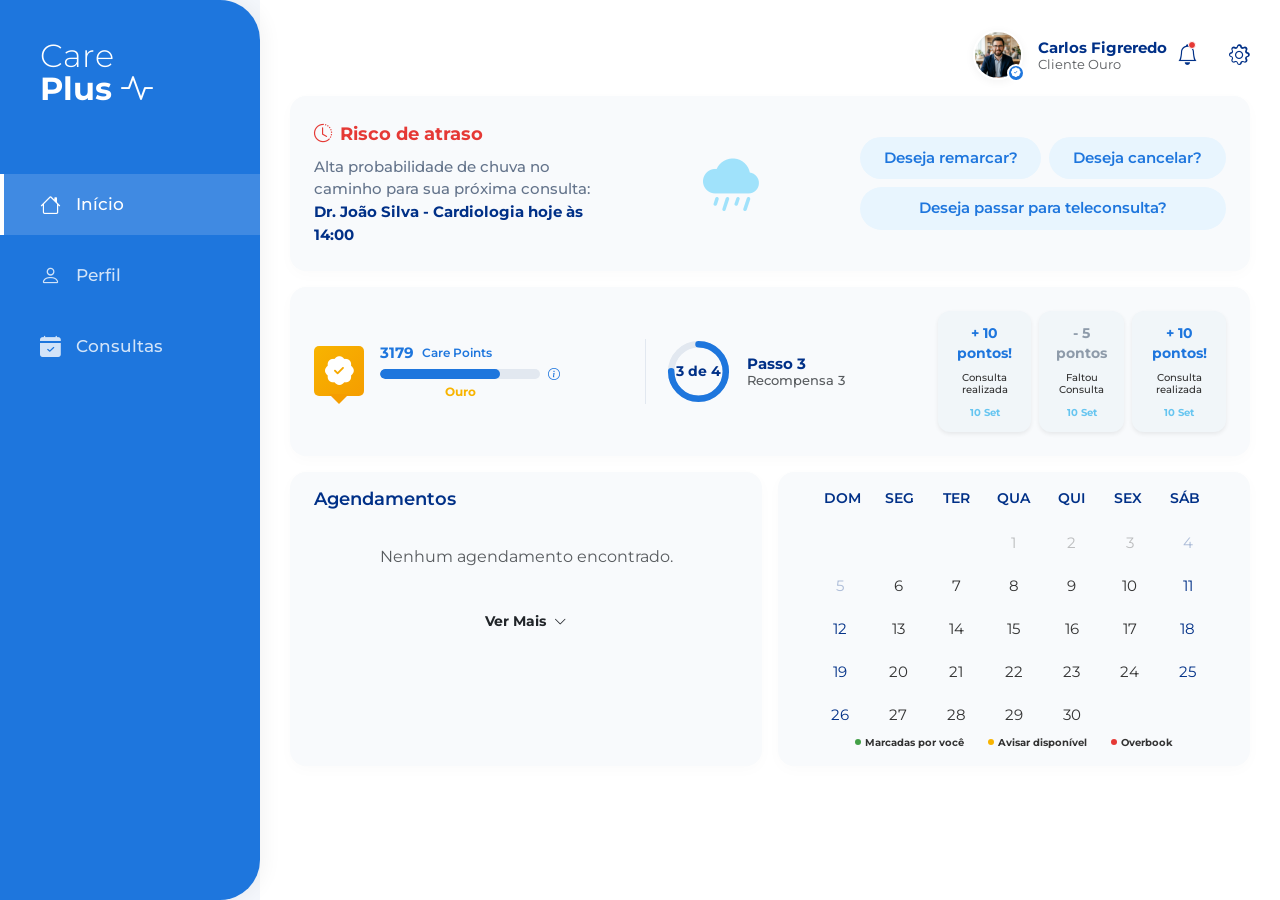
==== commit 1aa92492: "Add files via upload" ====
--- a/inicio.html
+++ b/inicio.html
@@ -38,7 +38,7 @@
             <div class="d-flex justify-content-end align-items-center mb-3">
                 <div class="header-profile">
                     <div class="header-profile-img">
-                        <img src="https://ui-avatars.com/api/?name=Carlos+Figueredo&background=0D8ABC&color=fff&size=130" alt="Carlos Figueredo" style="width: 40px; height: 40px; border-radius: 50%; object-fit: cover;">
+                        <img src="src/assets/imgs/user.png" alt="Carlos Figreredo">
                         <div class="header-profile-badge">
                             <i class="bi bi-patch-check-fill"></i>
                         </div>
